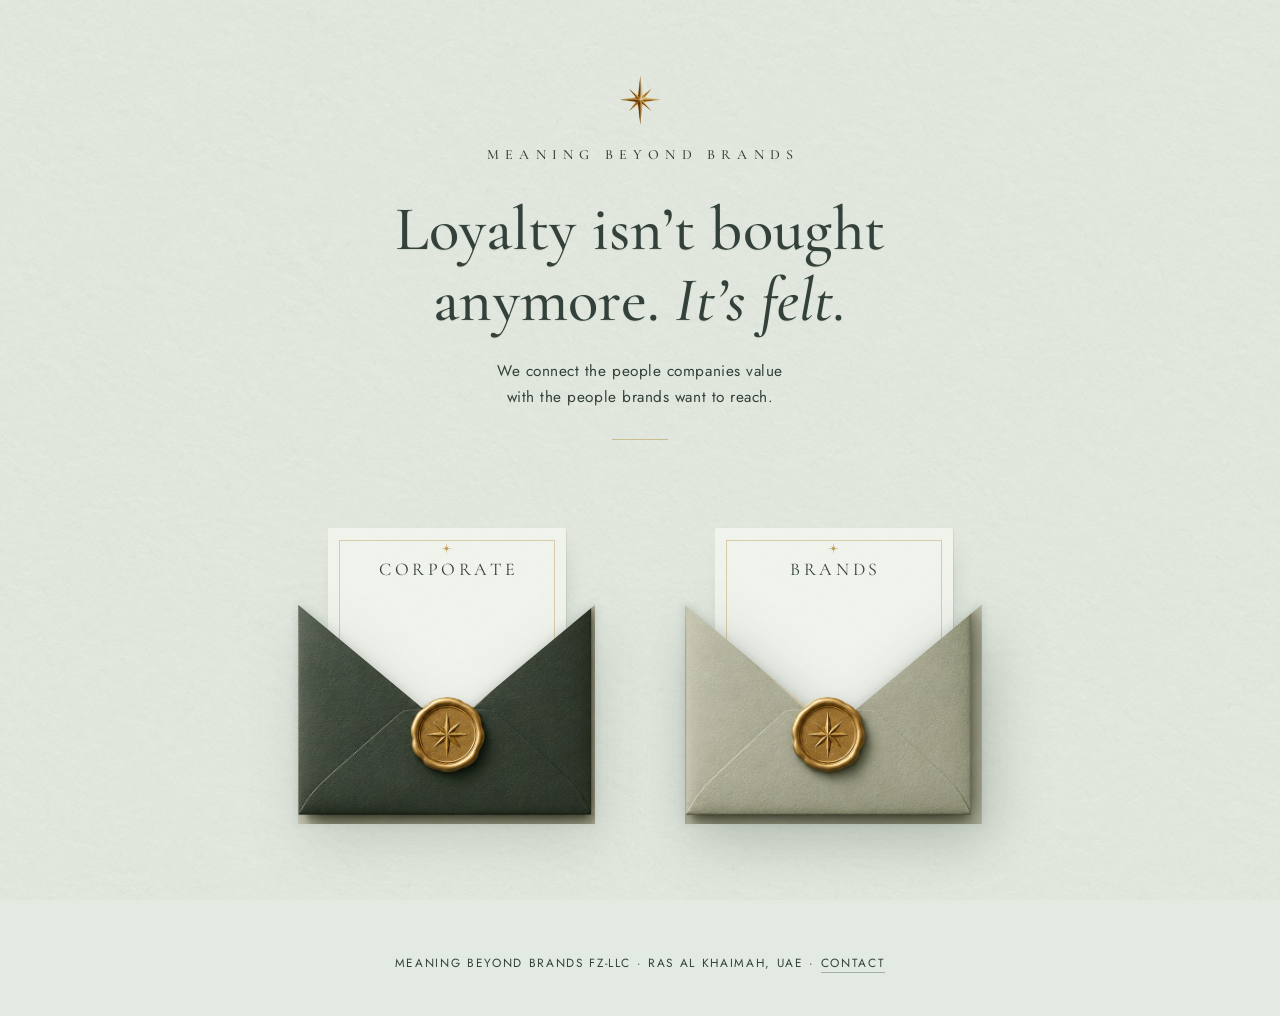
==== index.html @ 807302b8 "Initial commit: MBB V2 static site Three pages sharing one stylesheet and one script, with the palet" ====
<!DOCTYPE html>
<html lang="en">
<head>
  <meta charset="utf-8" />
  <meta name="viewport" content="width=device-width, initial-scale=1" />
  <title>Meaning Beyond Brands</title>
  <meta name="description" content="Loyalty isn’t bought anymore. It’s felt. We connect the people companies value with the people brands want to reach." />

  <link rel="preconnect" href="https://fonts.googleapis.com" />
  <link rel="preconnect" href="https://fonts.gstatic.com" crossorigin />
  <!-- Cormorant Garamond weights extended to 500 (+ matching italics) for the
       hero: the correction brief asks for 400/500 weights that the original
       300/400/600 list did not contain. Same CDN, same families. -->
  <link href="https://fonts.googleapis.com/css2?family=Cormorant+Garamond:ital,wght@0,300;0,400;0,500;0,600;1,300;1,400;1,500&family=Jost:wght@300;400;500;600&display=swap" rel="stylesheet" />

  <link rel="stylesheet" href="style.css" />
</head>
<!-- theme-landing carries Landing's texture settings now that style.css drives
     the paper grain from theme variables shared with corporate/brands. -->
<body class="theme-landing">

  <main class="page">

    <header class="hero">
      <!-- TODO: swap placeholder art once final transparent-background assets land.
           mbb-star-logo.png still has a white studio background; it is cropped to the
           star and composited with mix-blend-mode: multiply. See .hero__star in style.css. -->
      <span class="hero__star" aria-hidden="true">
        <img src="Assets/Brand/mbb-star-logo-web.png" alt="" />
      </span>

      <p class="hero__wordmark">Meaning Beyond Brands</p>

      <h1 class="hero__headline">
        Loyalty isn’t bought anymore. <em>It’s felt.</em>
      </h1>

      <p class="hero__lede">
        We connect the people companies value with the people brands want to reach.
      </p>

      <span class="hero__rule" aria-hidden="true"></span>
    </header>

    <nav class="gateway" aria-label="Choose your side">

      <a class="invitation invitation--corporate" href="corporate.html">
        <span class="invitation__stage">

          <span class="invitation__card">
            <span class="invitation__copy">
              <svg class="invitation__ornament" viewBox="0 0 24 24" aria-hidden="true" focusable="false">
                <polygon points="12,1 12.69,10.34 16.38,7.62 13.66,11.31 23,12 13.66,12.69 16.38,16.38 12.69,13.66 12,23 11.31,13.66 7.62,16.38 10.34,12.69 1,12 10.34,11.31 7.62,7.62 11.31,10.34" />
              </svg>
              <span class="invitation__title">Corporate</span>
              <span class="invitation__reveal">Discover rewards designed to be remembered.</span>
            </span>
          </span>

          <span class="invitation__envelope" aria-hidden="true">
            <span class="invitation__envelope-art">
              <img src="Assets/envelope-pair-corporate-brands.jpg" alt="" />
            </span>
          </span>

          <!-- The wax seal straddles the envelope's opening, so it is drawn as
               its own top layer rather than being sliced by the envelope's
               silhouette. Position measured from the source art — see --seal-*
               in style.css. -->
          <span class="invitation__seal" aria-hidden="true">
            <img src="Assets/envelope-pair-corporate-brands.jpg" alt="" />
          </span>

        </span>
      </a>

      <a class="invitation invitation--brands" href="brands.html">
        <span class="invitation__stage">

          <span class="invitation__card">
            <span class="invitation__copy">
              <svg class="invitation__ornament" viewBox="0 0 24 24" aria-hidden="true" focusable="false">
                <polygon points="12,1 12.69,10.34 16.38,7.62 13.66,11.31 23,12 13.66,12.69 16.38,16.38 12.69,13.66 12,23 11.31,13.66 7.62,16.38 10.34,12.69 1,12 10.34,11.31 7.62,7.62 11.31,10.34" />
              </svg>
              <span class="invitation__title">Brands</span>
              <span class="invitation__reveal">Discover a more meaningful way to reach the right people.</span>
            </span>
          </span>

          <span class="invitation__envelope" aria-hidden="true">
            <span class="invitation__envelope-art">
              <img src="Assets/envelope-pair-corporate-brands.jpg" alt="" />
            </span>
          </span>

          <!-- The wax seal straddles the envelope's opening, so it is drawn as
               its own top layer rather than being sliced by the envelope's
               silhouette. Position measured from the source art — see --seal-*
               in style.css. -->
          <span class="invitation__seal" aria-hidden="true">
            <img src="Assets/envelope-pair-corporate-brands.jpg" alt="" />
          </span>

        </span>
      </a>

    </nav>

  </main>

  <footer class="footer">
    <!-- "Ras Al Khaimah" corrected from "Dubai" per MBB-V2-SHARED-ARCHITECTURE
         section 8, which resolves this for Landing as well as the theme pages.
         Legal links omitted until Privacy/Terms pages actually exist, per the
         2026-08-07 decision in COPY-NEEDED.md: no "#" placeholders. -->
    <p>
      Meaning Beyond Brands FZ-LLC
      <span aria-hidden="true">·</span> Ras Al Khaimah, UAE
      <span aria-hidden="true">·</span> <a href="mailto:hello@meaningbeyondbrands.com">Contact</a>
    </p>
  </footer>

  <script src="script.js"></script>
</body>
</html>
---- style.css ----
/* ==========================================================================
   Meaning Beyond Brands — shared stylesheet
   Serves three pages: index.html (Landing / invitation gateway),
   corporate.html and brands.html (the seven-section theme pages).
   Self-contained: every asset referenced here lives inside ./Assets/

   Layout of this file:
     1. Palette + Landing (unchanged from the original build)
     2. Theme system — .theme-landing / .theme-corporate / .theme-brands
     3. Shared components for the theme pages
     4. Motion + reduced-motion fallbacks
   ========================================================================== */

:root {
  /* Approved palette */
  --dark-olive: #33413A;
  --body-green: #63705F;
  --muted-gold: #B8934A;
  --dark-gold:  #9C7A3C;
  --bg-sage:    #E2EAE2;
  --card-sage:  #D3DED0;
  --ivory:      #F4F7F2;

  /* Lighting. One source, soft, upper-left: every cast shadow on the page
     offsets to the lower-right. The only exception is the contact shadow the
     envelope mouth casts back onto the card, which is occlusion, not light. */
  --shadow-tint: 51, 65, 58;

  /* Motion — slow, "expensive", never springy */
  --ease-invitation: cubic-bezier(0.22, 1, 0.36, 1);
  --dur-rise: 900ms;
  --dur-fade: 620ms;

  /* Master scale for the invitation objects. Both invitations are driven from
     this single value, so they can never drift apart in size. */
  --env-w: min(26vw, 33vh, 320px);
}

/* --------------------------------------------------------------------------
   Reset / page
   -------------------------------------------------------------------------- */

*,
*::before,
*::after { box-sizing: border-box; }

html {
  -webkit-text-size-adjust: 100%;
  background-color: var(--bg-sage);
}

/* The theme pages own their page colour. :has() only paints the overscroll
   gutter behind <body>; where it is unsupported the body background below
   still covers everything that is actually on screen. */
html:has(.theme-corporate) { background-color: #33413A; }
html:has(.theme-brands)    { background-color: #F4F7F2; }

body {
  margin: 0;
  color: var(--body-green);
  font-family: "Jost", system-ui, sans-serif;
  font-weight: 300;
  -webkit-font-smoothing: antialiased;
}

/* The page reads as a quiet field first and a texture second. The paper grain
   sits on its own layer at low opacity so it recedes behind the type instead
   of competing with it. All three pages share this one rule; only the opacity
   and blend mode change per theme, which is what lets the same sage texture
   sit correctly on ivory and on dark olive.
   TODO: swap placeholder art once final transparent-background assets land —
   the finer cotton-paper texture replaces the url() below and the opacity can
   then be raised, because a quieter grain no longer needs to be held back. */
body::before {
  content: "";
  position: fixed;
  inset: 0;
  z-index: -1;
  background-image: url("Assets/bg-paper-texture-sage.jpg");
  background-size: cover;
  background-position: center;
  opacity: var(--texture-opacity, 0.22);
  mix-blend-mode: var(--texture-blend, normal);
  pointer-events: none;
}

img { display: block; }

a { color: inherit; }

/* --------------------------------------------------------------------------
   Page shell — hero + gateway share the first viewport on desktop
   -------------------------------------------------------------------------- */

.page {
  min-height: 100vh;
  min-height: 100svh;
  display: flex;
  flex-direction: column;
  align-items: center;
  justify-content: center;
  gap: clamp(1.75rem, 4.5vh, 3.5rem);
  padding: clamp(2rem, 5vh, 4rem) clamp(1.25rem, 5vw, 4rem);
}

/* --------------------------------------------------------------------------
   Hero
   -------------------------------------------------------------------------- */

.hero {
  display: flex;
  flex-direction: column;
  align-items: center;
  text-align: center;
  max-width: 54rem;
}

/* The star mark is cropped out of the 1254 × 1254 source (star occupies
   x 217–1028, y 103–1105) and multiplied over the page so the white studio
   background disappears against the sage. */
.hero__star {
  position: relative;
  display: block;
  overflow: hidden;
  height: clamp(38px, 5.4vh, 60px);
  aspect-ratio: 811 / 1002;
  mix-blend-mode: multiply;
}

/* TODO: swap placeholder art once final transparent-background assets land.
   With a true cut-out star this whole block collapses to:
   .hero__star img { position: static; width: 100%; height: 100%; }
   and mix-blend-mode above can be removed. */
.hero__star img {
  position: absolute;
  width: 154.62%;
  height: 125.15%;
  left: -26.76%;
  top: -10.28%;
  max-width: none;
}

.hero__wordmark {
  margin: clamp(1rem, 2.4vh, 1.6rem) 0 0;
  font-family: "Cormorant Garamond", Georgia, serif;
  font-weight: 500;
  font-size: min(clamp(0.82rem, 1.1vw, 1.02rem), 2.2vh);
  letter-spacing: 0.44em;
  text-indent: 0.44em; /* cancels the trailing letter-space so the caps optically centre */
  text-transform: uppercase;
  color: var(--dark-olive);
}

/* The strongest text moment on the page. Weight 500 rather than 300 so the
   high-contrast stems hold up over the paper field; the hairline text-shadow
   is there to seat it on the stock, not to glow. */
.hero__headline {
  margin: clamp(1.4rem, 3.4vh, 2.4rem) 0 0;
  font-family: "Cormorant Garamond", Georgia, serif;
  font-weight: 500;
  /* The vh ceiling keeps the headline from growing the hero past the point
     where the invitations fall out of the first viewport on short screens. */
  font-size: min(clamp(2.15rem, 4.9vw, 3.95rem), 8.4vh);
  line-height: 1.14;
  letter-spacing: 0.004em;
  text-wrap: balance;
  color: var(--dark-olive);
  text-shadow: 0 1px 1px rgba(51, 65, 58, 0.10);
}

.hero__headline em {
  font-style: italic;
  font-weight: 500;
}

.hero__lede {
  margin: clamp(1rem, 2.4vh, 1.5rem) 0 0;
  max-width: 34em;
  font-size: min(clamp(0.92rem, 1.2vw, 1.08rem), 2.6vh);
  font-weight: 400;
  line-height: 1.7;
  letter-spacing: 0.035em;
  text-wrap: balance;
  color: var(--dark-olive);
}

/* Gold used only as a hairline detail */
.hero__rule {
  display: block;
  width: 56px;
  height: 1px;
  margin-top: clamp(1.4rem, 3.2vh, 2.4rem);
  background-color: var(--muted-gold);
  opacity: 0.5;
}

/* --------------------------------------------------------------------------
   Invitation gateway
   -------------------------------------------------------------------------- */

.gateway {
  display: flex;
  align-items: flex-end;      /* envelope bottoms share one baseline */
  justify-content: center;
  gap: clamp(2.5rem, 7vw, 7rem);
}

.invitation {
  /* ---- Geometry. Everything derives from --env-w so the two objects are
          guaranteed identical in scale. ---------------------------------- */
  --env-ratio: 0.7385;                                   /* envelope h ÷ w   */
  --env-h: calc(var(--env-w) * var(--env-ratio));
  --card-w: calc(var(--env-w) * 0.80);
  --card-h: calc(var(--env-w) * 0.72);                   /* the visible card */

  /* The card element is drawn taller than the card it represents. The surplus
     stays permanently inside the envelope, which is what keeps the card's
     bottom edge from appearing in the notch of the envelope front when it
     rises. Nothing below --card-h is ever on screen. */
  --card-tuck: calc(var(--env-w) * 0.22);
  --card-box-h: calc(var(--card-h) + var(--card-tuck));

  /* How much card shows above the envelope at rest, and how much further it
     rises on hover/focus (brief: 20–25% of the card's own height). */
  --card-rest: calc(var(--card-h) * 0.36);
  --card-lift: calc(var(--card-h) * 0.22);

  --card-bottom: calc(var(--env-h) + var(--card-rest) - var(--card-box-h));
  --stage-h: calc(var(--env-h) + var(--card-rest) + var(--card-lift));

  display: block;
  text-decoration: none;
  -webkit-tap-highlight-color: transparent;
}

.invitation__stage {
  position: relative;
  display: block;
  width: var(--env-w);
  height: var(--stage-h);
}

/* ---- Card layer (behind the envelope, the only thing that moves) -------- */

.invitation__card {
  position: absolute;
  left: 50%;
  bottom: var(--card-bottom);
  z-index: 1;
  width: var(--card-w);
  height: var(--card-box-h);
  margin-left: calc(var(--card-w) / -2);
  border-radius: 2px;
  background-color: var(--ivory);
  box-shadow:
    1px 1px 0 rgba(var(--shadow-tint), 0.09),
    4px 11px 22px -12px rgba(var(--shadow-tint), 0.32);
  font-size: max(11px, calc(var(--card-w) * 0.052));
  transform: translateY(0);
  transition:
    transform var(--dur-rise) var(--ease-invitation),
    box-shadow var(--dur-rise) var(--ease-invitation);
  will-change: transform;
}

/* TODO: swap placeholder art once final transparent-background assets land.
   The production card is blank artwork (paper texture + edge + optional fine
   gold rule). Until it exists the substrate is composed here in CSS so that the
   title and reveal copy can already be real HTML text. When the blank card PNG
   arrives, this becomes:
     .invitation__card { background-image: url("Assets/card-blank.png");
                         background-size: 100% 100%; }
   and the ::before / ::after rules below can be deleted.
   Note: Assets/card-corporate-closed.png and Assets/card-brands-closed.png are
   NOT used — their baked-in "Corporate"/"Brands" type would sit underneath the
   real HTML text. See the handover note. */
.invitation__card::before {
  content: "";
  position: absolute;
  inset: 0;
  border-radius: inherit;
  background-image: url("Assets/bg-paper-texture-sage.jpg");
  background-size: 190% auto;
  background-position: center;
  mix-blend-mode: multiply;
  opacity: 0.12;
}

/* Fine gold rule, inset — the one piece of gold on the card.
   Framed against --card-h (the visible card), not the tucked-in box. */
.invitation__card::after {
  content: "";
  position: absolute;
  top: calc(var(--card-h) * 0.055);
  bottom: 0;
  left: 4.5%;
  right: 4.5%;
  border: 1px solid rgba(184, 147, 74, 0.42);
  border-bottom: 0; /* the rule runs on down behind the envelope, never closes */
}

.invitation__copy {
  position: relative;
  z-index: 1;
  display: block;
  padding: 1.1em 1.4em 0;
  text-align: center;
}

.invitation__ornament {
  display: block;
  width: 1.05em;
  height: 1.05em;
  margin: 0 auto 0.45em;
  fill: var(--muted-gold);
}

.invitation__title {
  display: block;
  font-family: "Cormorant Garamond", Georgia, serif;
  font-weight: 400;
  font-size: 1.45em;
  line-height: 1.1;
  letter-spacing: 0.2em;
  text-indent: 0.2em; /* cancels the trailing letter-space so the caps optically centre */
  text-transform: uppercase;
  color: var(--dark-olive);
}

.invitation__reveal {
  display: block;
  margin-top: 0.85em;
  font-family: "Jost", system-ui, sans-serif;
  font-weight: 400;
  font-size: 0.92em;
  line-height: 1.5;
  letter-spacing: 0.03em;
  text-wrap: balance;
  color: var(--body-green);
  opacity: 0;
  transition: opacity var(--dur-fade) var(--ease-invitation);
}

/* ---- Envelope layer (foreground, never moves) --------------------------- */

.invitation__envelope {
  position: absolute;
  left: 0;
  bottom: 0;
  z-index: 2;
  width: 100%;
  height: var(--env-h);
  /* drop-shadow lives on the unclipped wrapper so the silhouette casts it.
     First: the soft bed that sits the whole object on the page, offset to the
     lower-right. Second: the tight contact shadow the envelope mouth throws
     back onto the card behind it, which is what stops the card reading as a
     rectangle pasted on top. */
  filter:
    drop-shadow(7px 16px 28px rgba(var(--shadow-tint), 0.15))
    drop-shadow(0 -2px 4px rgba(var(--shadow-tint), 0.16));
}

.invitation__envelope-art {
  position: absolute;
  inset: 0;
  overflow: hidden;
  clip-path: var(--env-clip);
}

.invitation__envelope img {
  position: absolute;
  width: var(--env-img-w);
  height: var(--env-img-h);
  left: var(--env-img-x);
  top: var(--env-img-y);
  max-width: none;
}

/* TODO: swap placeholder art once final transparent-background assets land.
   Both envelope fronts are currently cropped out of the reference pair shot and
   clipped to the front-panel silhouette, which is why the crop/clip variables
   exist. With the real standalone transparent PNGs, point the two <img src="">
   attributes in index.html at the new files and each block below reduces to:
     --env-img-w: 100%; --env-img-h: 100%; --env-img-x: 0; --env-img-y: 0;
     --env-clip: none;
   plus --env-ratio above set to the new artwork's height ÷ width.
   Nothing else changes. */
.invitation--corporate {
  /* crop box in source px: x 107–757, y 400–880 of a 1536 × 1024 image */
  --env-img-w: 236.31%;
  --env-img-h: 213.33%;
  --env-img-x: -16.46%;
  --env-img-y: -83.33%;
  --env-clip: polygon(0 0, 50% 56.25%, 100% 0, 100% 100%, 0 100%);
  /* seal measured at centre (433, 680), Ø 158px in the source */
  --seal-cx: 0.5015;
  --seal-cy: 0.5833;
  --seal-d: calc(var(--env-w) * 0.2431);
  --seal-img-x: -224.05%;
}

.invitation--brands {
  /* crop box in source px: x 779–1429, y 400–880 — identical box size, so the
     two envelopes render at exactly the same geometry */
  --env-img-w: 236.31%;
  --env-img-h: 213.33%;
  --env-img-x: -119.85%;
  --env-img-y: -83.33%;
  --env-clip: polygon(0 0, 50% 56.25%, 100% 0, 100% 100%, 0 100%);
  /* seal measured at centre (1091.5, 680), Ø 158px in the source */
  --seal-cx: 0.4808;
  --seal-cy: 0.5833;
  --seal-d: calc(var(--env-w) * 0.2431);
  --seal-img-x: -640.82%;
  /* The light envelope reads lighter than the dark one at identical pixel
     size, so it carries a fractionally deeper shadow to even out the weight. */
}

.invitation--brands .invitation__envelope {
  filter:
    drop-shadow(7px 16px 30px rgba(var(--shadow-tint), 0.24))
    drop-shadow(0 -2px 4px rgba(var(--shadow-tint), 0.16));
}

/* ---- Wax seal -----------------------------------------------------------
   In the artwork the seal sits across the envelope's opening, so the front
   panel's silhouette cuts straight through it. It is therefore lifted out as
   its own layer above the envelope: a circular window onto the same source
   image, positioned and sized from the seal's measured bounding box, carrying
   the soft contact shadow that seats it on the paper.
   TODO: swap placeholder art once final transparent-background assets land —
   if the new envelope PNG contains a properly resolved, uncropped seal, delete
   this element and its markup entirely. */
.invitation__seal {
  position: absolute;
  z-index: 3;
  width: var(--seal-d);
  height: var(--seal-d);
  left: calc(var(--env-w) * var(--seal-cx) - var(--seal-d) / 2);
  top: calc(
    var(--stage-h) - var(--env-h)
    + var(--env-h) * var(--seal-cy)
    - var(--seal-d) / 2
  );
  border-radius: 50%;
  overflow: hidden;
  box-shadow: 3px 6px 12px rgba(var(--shadow-tint), 0.26);
  pointer-events: none;
}

.invitation__seal img {
  position: absolute;
  width: 972.15%;
  height: 648.10%;
  left: var(--seal-img-x);
  top: -380.38%;
  max-width: none;
}

/* --------------------------------------------------------------------------
   Interaction states — hover, focus, press all share one raised treatment
   -------------------------------------------------------------------------- */

@media (hover: hover) {
  .invitation:hover .invitation__card {
    transform: translateY(calc(var(--card-lift) * -1));
    box-shadow:
      1px 1px 0 rgba(var(--shadow-tint), 0.11),
      7px 21px 32px -16px rgba(var(--shadow-tint), 0.40);
  }

  .invitation:hover .invitation__reveal { opacity: 1; }
}

.invitation:focus-visible .invitation__card,
.invitation:active .invitation__card {
  transform: translateY(calc(var(--card-lift) * -1));
  box-shadow:
    1px 1px 0 rgba(var(--shadow-tint), 0.11),
    7px 21px 32px -16px rgba(var(--shadow-tint), 0.40);
}

.invitation:focus-visible .invitation__reveal,
.invitation:active .invitation__reveal { opacity: 1; }

/* Visible focus ring, deliberately distinct from hover */
.invitation:focus { outline: none; }

.invitation:focus-visible .invitation__stage {
  outline: 1px solid var(--dark-gold);
  outline-offset: 14px;
}

/* --------------------------------------------------------------------------
   Reduced motion — no rise, no tilt. The card simply rests in its raised
   position so the reveal copy is legible without any animation.
   -------------------------------------------------------------------------- */

@media (prefers-reduced-motion: reduce) {
  .invitation {
    --card-rest: calc(var(--card-h) * 0.58);
    --card-lift: 0px;
  }

  .invitation__card,
  .invitation__reveal { transition: none; }

  .invitation__reveal { opacity: 1; }
}

/* --------------------------------------------------------------------------
   Footer — quiet, below the fold
   -------------------------------------------------------------------------- */

.footer {
  padding: clamp(2rem, 6vh, 3.5rem) 1.5rem clamp(2rem, 5vh, 3rem);
  text-align: center;
}

/* Quiet by size and tracking, not by washing the colour out — at 0.75 opacity
   over the paper field this fell to 2.73:1, well under AA for text this small. */
.footer p {
  margin: 0;
  font-size: 0.74rem;
  font-weight: 400;
  letter-spacing: 0.14em;
  text-transform: uppercase;
  color: var(--dark-olive);
}

.footer a {
  color: inherit;
  text-decoration: none;
  border-bottom: 1px solid rgba(51, 65, 58, 0.35);
  padding-bottom: 1px;
  transition: border-color 240ms ease;
}

.footer a:hover,
.footer a:focus-visible { border-bottom-color: var(--dark-gold); }

/* --------------------------------------------------------------------------
   Narrow screens — the two invitations stack; the page is allowed to scroll
   -------------------------------------------------------------------------- */

@media (max-width: 760px) {
  :root { --env-w: min(68vw, 300px); }

  .page {
    justify-content: flex-start;
    padding-top: clamp(2.5rem, 8vh, 4rem);
  }

  .gateway {
    flex-direction: column;
    align-items: center;
    gap: clamp(2rem, 6vh, 3rem);
  }
}

/* ==========================================================================
   2. THEME SYSTEM
   Every shared component below reads only these variables, never a raw hex,
   so Corporate and Brands are the same components with the palette inverted.
   ========================================================================== */

.theme-landing {
  --texture-opacity: 0.22;
  --texture-blend: normal;
}

.theme-corporate {
  --surface:        #33413A;          /* primary page background — dark olive */
  --surface-alt:    #2B372F;          /* deeper olive — secondary sections    */
  --surface-card:   #F4F7F2;          /* ivory cards                          */
  --card-ink:       #33413A;
  --card-ink-soft:  #63705F;
  --ink:            #F4F7F2;          /* main text — ivory                    */
  --ink-soft:       #C3D0C0;
  --rule:           rgba(244, 247, 242, 0.20);
  /* Two golds, because one cannot do both jobs. --accent is the decorative
     hairline/outline gold; --accent-text is the one small label copy is set
     in, tuned to clear 4.5:1 on both this theme's surfaces. */
  --accent:         #C2A05C;
  --accent-text:    #C4A462;
  /* ---- Hero photography ------------------------------------------------
     TODO: swap for a different or higher-resolution set if one arrives. These
     four lines are the whole swap: nothing in the markup names an image.
     This is real, approved photography with the blank text panel composed into
     the art, so the full file is used as the hero background rather than being
     cropped. --hero-panel is sampled from that blank area so the solid text
     panel matches the plate exactly.
     The .jpg files are optimised exports of the supplied
     Assets/Hero/hero-corporate-candidate-*.png masters, identical dimensions,
     roughly 94% smaller. The PNG masters are kept untouched as the source. */
  --hero-photo:          url("Assets/Hero/hero-corporate-split.jpg");
  --hero-photo-portrait: url("Assets/Hero/hero-corporate-portrait.jpg");
  --hero-panel:          #19180B;

  /* The other side of the exchange, for the header switch link hover state */
  --inverse-surface: #F4F7F2;
  --inverse-ink:     #33413A;

  --glint-rgb: 244, 247, 242;
  --texture-opacity: 0.10;
  --texture-blend: overlay;
}

.theme-brands {
  --surface:        #F4F7F2;          /* primary page background — ivory      */
  --surface-alt:    #D3DED0;          /* sage — secondary sections            */
  --surface-card:   #33413A;          /* olive cards                          */
  --card-ink:       #F4F7F2;
  --card-ink-soft:  #C3D0C0;
  --ink:            #33413A;
  /* Darker than the base #63705F: on the sage secondary surface that value
     measured 3.77:1, under AA for body copy. */
  --ink-soft:       #586354;
  --rule:           rgba(51, 65, 58, 0.18);
  /* #9C7A3C reads as gold but only reaches 2.87:1 on sage, so it stays on
     hairlines and outlines while label copy uses the darker --accent-text. */
  --accent:         #9C7A3C;
  --accent-text:    #765C2D;
  /* TODO: swap for a different or higher-resolution set if one arrives.
     Same technique as Corporate above; exports of
     Assets/Hero/hero-brands-candidate-split.png and -v2.png. */
  --hero-photo:          url("Assets/Hero/hero-brands-split.jpg");
  --hero-photo-portrait: url("Assets/Hero/hero-brands-portrait.jpg");
  --hero-panel:          #F3EDE6;

  --inverse-surface: #33413A;
  --inverse-ink:     #F4F7F2;

  --glint-rgb: 51, 65, 58;
  --texture-opacity: 0.18;
  --texture-blend: multiply;
}

.theme-corporate,
.theme-brands {
  background-color: var(--surface);
  color: var(--ink);
}

/* ==========================================================================
   3. SHARED COMPONENTS (Corporate + Brands)
   ========================================================================== */

/* Both resets are wrapped in :where() so they carry zero specificity and any
   component class beats them. Written as plain `.theme-corporate h3` these are
   class+type selectors, which outrank a single class: that silently zeroed
   `.section__lede`'s top margin and, before that, painted the card titles
   ivory on an ivory card. Headings also take `inherit` rather than --ink, so a
   heading picks up the colour of whatever surface it sits on. */
:where(.theme-corporate, .theme-brands) :is(h1, h2, h3) {
  font-family: "Cormorant Garamond", Georgia, serif;
  font-weight: 400;
  margin: 0;
  color: inherit;
}

:where(.theme-corporate, .theme-brands) p { margin: 0; }

.skip-link {
  position: absolute;
  left: -9999px;
  top: 0;
  z-index: 100;
  padding: 0.75rem 1.25rem;
  background-color: var(--inverse-surface);
  color: var(--inverse-ink);
  font-size: 0.85rem;
  letter-spacing: 0.08em;
}

.skip-link:focus { left: 0; }

/* ---- Persistent header -------------------------------------------------- */

.site-header {
  /* Fixed rather than sticky so the hero can start at the top of the page
     without anything having to know the header's height — that height depends
     on the switch link's line box, which is taller than the star mark and does
     not survive being hand-calculated. */
  position: fixed;
  top: 0;
  left: 0;
  right: 0;
  z-index: 40;
  display: flex;
  align-items: center;
  justify-content: space-between;
  gap: 1.5rem;
  padding: clamp(0.9rem, 2vh, 1.4rem) clamp(1.25rem, 4vw, 3.5rem);
  /* Transparent over the cinematic hero, then it takes on the page colour as
     soon as content scrolls under it — see .is-stuck, set from script.js. */
  background-color: transparent;
  border-bottom: 1px solid transparent;
  transition: background-color 320ms ease, border-color 320ms ease;
}

.site-header.is-stuck {
  background-color: var(--surface);
  border-bottom-color: var(--rule);
}

.site-header__brand {
  display: flex;
  align-items: center;
  gap: 0.7rem;
  text-decoration: none;
  color: inherit;
}

.site-header__brand:focus-visible {
  outline: 2px solid var(--accent);
  outline-offset: 6px;
}

/* Same crop and blend trick as Landing — the source star still carries its
   white studio background.
   TODO: swap placeholder art once final transparent-background assets land. */
.site-header__star {
  position: relative;
  display: block;
  overflow: hidden;
  height: 26px;
  aspect-ratio: 811 / 1002;
  flex: none;
}

.site-header__star img,
.page-hero__star img {
  position: absolute;
  width: 154.62%;
  height: 125.15%;
  left: -26.76%;
  top: -10.28%;
  max-width: none;
}

/* On dark olive a multiplied white box would stay white, so the star is
   screened instead; on ivory it multiplies exactly as it does on Landing. */
.theme-corporate .site-header__star,
.theme-corporate .page-hero__star { mix-blend-mode: screen; }
.theme-brands    .site-header__star,
.theme-brands    .page-hero__star { mix-blend-mode: multiply; }

.site-header__wordmark {
  font-family: "Cormorant Garamond", Georgia, serif;
  font-weight: 500;
  font-size: clamp(0.7rem, 0.9vw, 0.82rem);
  letter-spacing: 0.3em;
  text-indent: 0.3em;
  text-transform: uppercase;
  white-space: nowrap;
}

/* The switch link previews the other theme literally: on hover and on keyboard
   focus it repaints itself in the inverse palette. */
/* Plain text and an arrow at rest, matching the hero mockups. The bordered
   chip only appears on hover/focus, where it doubles as the inverse-palette
   preview the architecture asks for. */
.site-header__switch {
  display: inline-block;
  padding: 0.5rem 0.85rem;
  border: 1px solid transparent;
  color: var(--ink);
  font-size: clamp(0.72rem, 0.9vw, 0.84rem);
  font-weight: 400;
  letter-spacing: 0.14em;
  text-transform: uppercase;
  text-decoration: none;
  white-space: nowrap;
  transition: background-color 260ms ease, color 260ms ease, border-color 260ms ease;
}

/* Height comes from the 26:8 viewBox. Fixing both dimensions made the drawn
   path wider than its own box, which then painted outside the header. */
.site-header__arrow {
  display: inline-block;
  width: 1.9em;
  height: auto;
  margin-left: 0.7em;
  vertical-align: middle;
}

.site-header__switch:hover,
.site-header__switch:focus-visible {
  background-color: var(--inverse-surface);
  border-color: var(--inverse-surface);
  color: var(--inverse-ink);
}

.site-header__switch:focus-visible {
  outline: 2px solid var(--accent);
  outline-offset: 3px;
}

/* ---- Section shell ------------------------------------------------------
   Only the hero is full-height. Everything else sizes to its own content —
   the single biggest correction against the reference drafts. */

.section {
  padding: clamp(3.5rem, 9vh, 7rem) clamp(1.25rem, 4vw, 3.5rem);
}

.section--alt { background-color: var(--surface-alt); }

.section__inner {
  max-width: 68rem;
  margin: 0 auto;
}

.section__eyebrow {
  display: block;
  margin-bottom: 1.1rem;
  color: var(--accent-text);
  font-size: 0.7rem;
  font-weight: 500;
  letter-spacing: 0.3em;
  text-indent: 0.3em;
  text-transform: uppercase;
}

.section__title {
  font-size: clamp(1.7rem, 3.4vw, 2.9rem);
  line-height: 1.18;
  max-width: 22ch;
  text-wrap: balance;
}

.section__lede {
  margin-top: clamp(1.4rem, 3vh, 2.1rem);
  max-width: 56ch;
  color: var(--ink-soft);
  font-size: clamp(0.95rem, 1.2vw, 1.08rem);
  font-weight: 400;
  line-height: 1.75;
}

/* The Shift and About both run to multiple paragraphs. */
.section__lede + .section__lede { margin-top: 1.1em; }

/* ---- 01 Hero ------------------------------------------------------------ */

/* The photograph is the background of the whole hero, not just the right half.
   The art has its own blank panel built into its left side, so scaling the
   full 1672px file across the full hero width puts far more pixels through the
   visible photo area than cropping out the right half ever could. The solid
   text panel then sits on top of the blank part. */
.page-hero {
  position: relative;
  display: grid;
  grid-template-columns: 43% 1fr;
  /* minmax(0, 1fr) rather than 1fr: otherwise the photo's intrinsic aspect
     ratio sets a min-content height on the row and pushes the strapline off
     the first viewport. */
  grid-template-rows: minmax(0, 1fr) auto;
  min-height: 100vh;
  min-height: 100svh;
}

.page-hero__panel {
  grid-column: 1;
  grid-row: 1;
  z-index: 1;
  position: relative;
  display: flex;
  align-items: center;
  padding: clamp(6rem, 14vh, 9rem) clamp(1.75rem, 3.5vw, 3rem)
           clamp(2rem, 6vh, 3.5rem) clamp(1.25rem, 4vw, 3.5rem);
}

/* The panel colour is --hero-panel, sampled from the artwork, NOT --surface.
   The blank area built into the photography is a warmer, darker olive than the
   page surface on Corporate and a warmer ivory on Brands, so painting the
   panel in --surface would put a hard vertical seam down the hero. The right
   edge is masked so whatever residual mismatch remains dissolves rather than
   drawing a line. Masking a pseudo-element rather than .page-hero__panel keeps
   the text itself fully opaque. */
.page-hero__panel::before {
  content: "";
  position: absolute;
  inset: 0;
  background-color: var(--hero-panel);
  -webkit-mask-image: linear-gradient(to right, #000 72%, transparent 100%);
  mask-image: linear-gradient(to right, #000 72%, transparent 100%);
}

/* Spans both columns: the photograph is the background of the entire hero. */
.page-hero__photo {
  grid-column: 1 / -1;
  grid-row: 1;
  position: relative;
  overflow: hidden;
}

/* The photograph is painted here rather than by an <img> so that the file path
   lives in exactly one place per theme (--hero-photo above). Absolutely
   positioned so it contributes no intrinsic size to the grid row: the row
   height is decided by the viewport, not by the photo.
   The description is not lost by dropping <img>: .page-hero__photo carries
   role="img" and an aria-label in the markup. */
.page-hero__photo-layer {
  position: absolute;
  top: 0;
  left: 0;
  width: 100%;
  height: 100%;
  background-image: var(--hero-photo);
  background-size: cover;
  background-position: center;
  transition: transform 1600ms cubic-bezier(0.22, 1, 0.36, 1);
  will-change: transform;
}

.is-loaded .page-hero__photo-layer { transform: scale(1); }

.page-hero__closing {
  grid-column: 1 / -1;
  grid-row: 2;
  z-index: 1;
  padding: clamp(1rem, 2.4vh, 1.5rem) clamp(1.25rem, 4vw, 3.5rem);
  border-top: 1px solid var(--rule);
  /* --hero-panel, not --surface: the strapline is the foot of the hero plate,
     so it carries the plate's colour and the change to the page surface
     happens at the section boundary below instead of mid-hero. */
  background-color: var(--hero-panel);
  color: var(--ink-soft);
  font-size: clamp(0.74rem, 0.95vw, 0.86rem);
  font-weight: 400;
  letter-spacing: 0.16em;
  text-transform: uppercase;
}

.page-hero__rule {
  display: block;
  width: 92px;
  height: 1px;
  margin: clamp(1.5rem, 3.5vh, 2.4rem) 0 clamp(1.4rem, 3vh, 2rem);
  background-color: var(--accent);
}

/* One gold pass across the header star on entry. It runs once, no loop. The
   mockups place the star in the header only, so it is not repeated here. */
.site-header__star::after {
  content: "";
  position: absolute;
  inset: 0;
  background-color: var(--accent);
  opacity: 0;
  pointer-events: none;
}

.is-loaded .site-header__star::after {
  animation: mbb-star-pass 1500ms cubic-bezier(0.22, 1, 0.36, 1) 600ms 1 both;
}

@keyframes mbb-star-pass {
  0%   { opacity: 0;    clip-path: inset(0 100% 0 0); }
  45%  { opacity: 0.55; clip-path: inset(0 0 0 0); }
  100% { opacity: 0;    clip-path: inset(0 0 0 100%); }
}

/* The headline reveals through a clipping mask, one line at a time. */
/* Sits above .page-hero__panel::before, which carries the masked panel colour. */
.page-hero__panel-inner {
  position: relative;
  width: 100%;
}

.page-hero__headline {
  font-size: clamp(2rem, 3.7vw, 3.5rem);
  line-height: 1.12;
  text-wrap: balance;
}

/* The mask is the point of the reveal, but a tight overflow box beheads every
   descender — the g in "enough", the y in "anymore". The padding gives them
   room and the negative margin gives the space straight back, so the line
   rhythm is unchanged. */
.page-hero__headline .line {
  display: block;
  overflow: hidden;
  padding-bottom: 0.14em;
  margin-bottom: -0.14em;
}

.page-hero__headline .line > span {
  display: block;
  transition: transform 1100ms cubic-bezier(0.22, 1, 0.36, 1);
}

/* Pre-entry state, applied only once script.js has confirmed it is running. */
.js-motion .page-hero__photo-layer { transform: scale(1.025); }
.js-motion .page-hero__headline .line > span { transform: translateY(105%); }
.js-motion .page-hero__support { opacity: 0; }

.is-loaded .page-hero__headline .line > span { transform: translateY(0); }
.is-loaded .page-hero__headline .line:nth-child(2) > span { transition-delay: 110ms; }
.is-loaded .page-hero__headline .line:nth-child(3) > span { transition-delay: 220ms; }

.page-hero__support {
  max-width: 34ch;
  color: var(--ink-soft);
  font-size: clamp(0.92rem, 1.15vw, 1.05rem);
  font-weight: 400;
  line-height: 1.7;
  transition: opacity 900ms ease 480ms;
}

.is-loaded .page-hero__support { opacity: 1; }

/* ---- 03 How It Works ---------------------------------------------------- */

.steps {
  display: grid;
  grid-template-columns: repeat(4, 1fr);
  gap: clamp(1.5rem, 3vw, 2.75rem);
  margin: clamp(2rem, 5vh, 3.5rem) 0 0;
  padding: 0;
  /* It stays an <ol> for semantics, but the visible numbering is the styled
     counter below — without this the browser marker doubles it up. */
  list-style: none;
  counter-reset: step;
}

.step { counter-increment: step; }

.step::before {
  content: counter(step, decimal-leading-zero);
  display: block;
  margin-bottom: 0.9rem;
  padding-bottom: 0.9rem;
  border-bottom: 1px solid var(--rule);
  color: var(--accent-text);
  font-size: 0.72rem;
  font-weight: 500;
  letter-spacing: 0.24em;
}

.step__title {
  font-size: clamp(1.05rem, 1.5vw, 1.3rem);
  line-height: 1.3;
}

.step__body {
  margin-top: 0.6rem;
  color: var(--ink-soft);
  font-size: 0.92rem;
  font-weight: 400;
  line-height: 1.65;
}

/* ---- 05 Why MBB --------------------------------------------------------- */

/* Five cards, so the column count is explicit rather than auto-fit: auto-fit
   lands on four across at this container width and orphans the fifth. Three
   across gives a 3 + 2 arrangement that reads as a considered set. */
.reasons {
  display: grid;
  grid-template-columns: 1fr;
  gap: clamp(1rem, 2vw, 1.5rem);
  margin-top: clamp(2rem, 5vh, 3.5rem);
}

@media (min-width: 620px) {
  .reasons { grid-template-columns: repeat(2, 1fr); }
}

@media (min-width: 900px) {
  .reasons { grid-template-columns: repeat(3, 1fr); }
}

.reason {
  padding: clamp(1.4rem, 2.5vw, 2rem);
  background-color: var(--surface-card);
  color: var(--card-ink);
  border: 1px solid var(--rule);
}

/* colour inherits from .reason, which owns the card surface */
.reason__title {
  font-size: clamp(1.02rem, 1.4vw, 1.2rem);
  line-height: 1.3;
}

.reason__body {
  margin-top: 0.65rem;
  color: var(--card-ink-soft);
  font-size: 0.9rem;
  font-weight: 400;
  line-height: 1.65;
}

/* ---- 06 About ----------------------------------------------------------- */

.founders {
  display: grid;
  grid-template-columns: repeat(2, minmax(0, 1fr));
  gap: clamp(1.5rem, 4vw, 3rem);
  margin-top: clamp(2.2rem, 5vh, 3.5rem);
  /* Wide enough that the real bios do not wrap to seven short lines. */
  max-width: 60rem;
}

.founder {
  display: flex;
  align-items: flex-start;
  gap: 1.1rem;
}

.founder__portrait {
  flex: none;
  width: clamp(56px, 7vw, 76px);
  aspect-ratio: 1;
  border-radius: 50%;
  overflow: hidden;
  background-color: var(--surface-alt);
  border: 1px solid var(--rule);
}

/* Square 500x500 sources, so cover is a no-op crop; it is here so a
   non-square replacement cannot distort. */
.founder__portrait img {
  width: 100%;
  height: 100%;
  object-fit: cover;
}

.founder__name {
  font-size: clamp(1rem, 1.3vw, 1.15rem);
  line-height: 1.3;
}

.founder__role {
  margin-top: 0.35rem;
  color: var(--accent-text);
  font-size: 0.72rem;
  font-weight: 500;
  letter-spacing: 0.16em;
  text-transform: uppercase;
}

.founder__bio {
  margin-top: 0.55rem;
  color: var(--ink-soft);
  font-size: 0.88rem;
  font-weight: 400;
  line-height: 1.6;
}

/* ---- 07 Closing --------------------------------------------------------- */

.closing { text-align: center; }

.closing .section__title {
  max-width: 20ch;
  margin: 0 auto;
  font-size: clamp(1.9rem, 4.2vw, 3.4rem);
}

.closing__contact {
  display: inline-block;
  margin-top: clamp(1.6rem, 4vh, 2.6rem);
  padding-bottom: 4px;
  border-bottom: 1px solid var(--accent);
  color: var(--ink);
  font-size: clamp(1rem, 1.6vw, 1.25rem);
  font-weight: 400;
  letter-spacing: 0.04em;
  text-decoration: none;
  transition: color 240ms ease, border-color 240ms ease;
}

.closing__contact:hover { color: var(--accent-text); }

.closing__contact:focus-visible {
  outline: 2px solid var(--accent);
  outline-offset: 6px;
}

/* ---- Footer ------------------------------------------------------------- */

.site-footer {
  padding: clamp(2.5rem, 6vh, 4rem) clamp(1.25rem, 4vw, 3.5rem);
  border-top: 1px solid var(--rule);
}

.site-footer__inner {
  max-width: 68rem;
  margin: 0 auto;
  display: flex;
  flex-wrap: wrap;
  align-items: center;
  justify-content: space-between;
  gap: 1rem;
  color: var(--ink-soft);
  font-size: 0.74rem;
  font-weight: 400;
  letter-spacing: 0.12em;
  text-transform: uppercase;
}

.site-footer a {
  color: inherit;
  text-decoration: none;
  border-bottom: 1px solid var(--rule);
  padding-bottom: 1px;
  transition: border-color 240ms ease, color 240ms ease;
}

.site-footer a:hover { color: var(--ink); border-bottom-color: var(--accent); }

.site-footer a:focus-visible {
  outline: 2px solid var(--accent);
  outline-offset: 3px;
}

.site-footer__links { display: flex; gap: 1.5rem; }

/* ---- 04 Experiences — the sticky gallery (WOW 2) -------------------------
   Plain CSS + IntersectionObserver, per the architecture guardrail. The tall
   .gallery__scroll gives the sticky stage something to travel through; three
   absolutely-positioned cues sit inside it and report which state is current.

   The whole pinned mechanic is opt-in: it only applies inside the desktop
   media query below. The default (mobile, and any reduced-motion user) is the
   plain stacked editorial sequence, which is also the documented fallback if
   the sticky version ever proves unreliable — deleting the media query alone
   leaves a complete, working section. */

.gallery__scroll { position: relative; }

.gallery__states {
  display: flex;
  flex-direction: column;
  gap: clamp(2.5rem, 6vh, 4rem);
  margin-top: clamp(2rem, 5vh, 3.5rem);
}

.gallery__state {
  display: grid;
  gap: clamp(1.25rem, 3vw, 2rem);
}

/* The three proof photos are portrait (800x1066), so the frame keeps a
   portrait ratio and the images crop only slightly. */
.gallery__figure {
  margin: 0;
  position: relative;
  aspect-ratio: 4 / 5;
  background-color: var(--surface-alt);
  border: 1px solid var(--rule);
  display: flex;
  align-items: center;
  justify-content: center;
}

.gallery__figure img {
  width: 100%;
  height: 100%;
  object-fit: cover;
}



.gallery__index {
  display: block;
  color: var(--accent-text);
  font-size: 0.7rem;
  font-weight: 500;
  letter-spacing: 0.26em;
}

.gallery__name {
  margin-top: 0.8rem;
  font-size: clamp(1.3rem, 2.4vw, 1.9rem);
  line-height: 1.2;
}

.gallery__caption {
  margin-top: 0.9rem;
  max-width: 42ch;
  color: var(--ink-soft);
  font-size: clamp(0.92rem, 1.1vw, 1rem);
  font-weight: 400;
  line-height: 1.7;
}

.gallery__cues { display: none; }

@media (min-width: 900px) and (prefers-reduced-motion: no-preference) {
  .gallery__scroll { height: 300svh; }

  .gallery__sticky {
    position: sticky;
    top: 0;
    height: 100svh;
    display: flex;
    align-items: center;
  }

  /* The states are absolutely positioned, so they contribute no intrinsic
     width — without this the flex parent shrink-to-fits to nothing. */
  .gallery__sticky > .section__inner {
    width: 100%;
    flex: 1;
  }

  .gallery__states {
    position: relative;
    display: block;
    width: 100%;
    margin-top: 0;
    /* tall enough to hold the largest state, since children are out of flow */
    min-height: min(62svh, 34rem);
  }

  .gallery__state {
    position: absolute;
    inset: 0;
    grid-template-columns: 58% 1fr;
    align-items: center;
    gap: clamp(2rem, 4vw, 3.5rem);
    opacity: 0;
    transition: opacity 700ms cubic-bezier(0.22, 1, 0.36, 1),
                transform 700ms cubic-bezier(0.22, 1, 0.36, 1);
    transform: translateY(14px);
    pointer-events: none;
  }

  .gallery__state.is-active {
    opacity: 1;
    transform: translateY(0);
    pointer-events: auto;
  }

  .gallery__figure {
    height: min(62svh, 34rem);
    aspect-ratio: auto;
  }

  .gallery__cues {
    display: block;
    position: absolute;
    inset: 0;
    pointer-events: none;
  }

  .gallery__cue { height: 33.3333%; }
}

/* ==========================================================================
   4. AMBIENT CURSOR GLINT (Corporate/Brands, desktop, pointer: fine)
   Hard rule enforced in script.js: never more than one glint alive at a time,
   and the 8-point star form is occasional rather than every spawn.
   ========================================================================== */

.glint-layer {
  position: fixed;
  inset: 0;
  z-index: 60;
  pointer-events: none;
  overflow: hidden;
}

.glint {
  position: absolute;
  width: 5px;
  height: 5px;
  margin: -2.5px 0 0 -2.5px;
  border-radius: 50%;
  background-color: rgba(var(--glint-rgb), 0.9);
  filter: blur(1.4px);
  opacity: 0;
  animation: mbb-glint 1100ms ease-out 1 both;
}

.glint--star {
  width: 13px;
  height: 13px;
  margin: -6.5px 0 0 -6.5px;
  border-radius: 0;
  background-color: transparent;
  filter: none;
}

.glint--star svg { width: 100%; height: 100%; fill: var(--accent); }

@keyframes mbb-glint {
  0%   { opacity: 0;    transform: translateY(0)     scale(0.55); }
  30%  { opacity: 0.62; transform: translateY(-1.5px) scale(1); }
  100% { opacity: 0;    transform: translateY(-4px)  scale(0.8); }
}

/* ==========================================================================
   RESPONSIVE — Corporate/Brands
   Mobile is a priority, not an afterthought: the card grids collapse to a
   tighter single column rather than one full-width card per row.
   ========================================================================== */

@media (max-width: 899px) {
  .steps { grid-template-columns: repeat(2, 1fr); }

  .founders { grid-template-columns: 1fr; }

  /* The portrait art has its blank area across the top and the photograph
     below, so the hero stays one full-height stack with the copy sitting over
     that blank top rather than the photo becoming a separate block. */
  .page-hero {
    grid-template-columns: 1fr;
    grid-template-rows: minmax(0, 1fr) auto;
  }

  .page-hero__panel {
    grid-column: 1;
    grid-row: 1;
    align-items: flex-start;
    padding-top: clamp(6rem, 16vh, 8rem);
  }

  /* Fades downward here rather than sideways, matching where the portrait
     art keeps its blank space. */
  .page-hero__panel::before {
    /* Clears by 52%, which is where the blank area in both portrait plates
       ends. Running the fade to 100% left the photograph washed out. */
    -webkit-mask-image: linear-gradient(to bottom, #000 32%, transparent 52%);
    mask-image: linear-gradient(to bottom, #000 32%, transparent 52%);
  }

  .page-hero__photo { grid-column: 1; grid-row: 1; }

  .page-hero__photo-layer { background-image: var(--hero-photo-portrait); }

  .page-hero__closing { grid-row: 2; }
}

@media (max-width: 620px) {
  .steps {
    grid-template-columns: 1fr;
    gap: 1.5rem;
  }

  /* Tighter than a stack of full-height cards: the number sits inline with the
     step title so four steps cost four short rows, not four screens. */
  .step {
    display: grid;
    grid-template-columns: auto 1fr;
    column-gap: 1rem;
    align-items: baseline;
  }

  .step::before {
    margin-bottom: 0;
    padding-bottom: 0;
    border-bottom: 0;
    grid-row: 1;
  }

  .step__title { grid-column: 2; }
  .step__body  { grid-column: 2; margin-top: 0.4rem; }

  .reasons { gap: 0; }

  /* Cards become a single bordered list rather than five separate panels —
     same content, a fraction of the scroll length. */
  .reason {
    border-bottom: 0;
    padding: 1.1rem 1.2rem;
  }

  .reason:last-child { border-bottom: 1px solid var(--rule); }

  .site-footer__inner {
    flex-direction: column;
    align-items: flex-start;
    text-align: left;
  }

  /* The wordmark stays at every breakpoint: the header is exactly the brand
     lockup and the switch link everywhere, with no hamburger and nothing
     hidden. Both therefore have to fit on one row at 320px, so the tracking
     and type sizes come down rather than either element dropping out. */
  .site-header {
    gap: 0.75rem;
    padding-left: 1rem;
    padding-right: 1rem;
  }

  .site-header__star { height: 20px; }

  .site-header__wordmark {
    font-size: 0.6rem;
    letter-spacing: 0.12em;
    text-indent: 0.12em;
  }

  .site-header__switch {
    padding: 0.4rem 0;
    font-size: 0.62rem;
    letter-spacing: 0.08em;
  }

  /* The chip needs a little breathing room again once it has a background. */
  .site-header__switch:hover,
  .site-header__switch:focus-visible { padding: 0.4rem 0.5rem; }

  .site-header__arrow { width: 1.4em; margin-left: 0.5em; }
}

/* ==========================================================================
   REDUCED MOTION — every signature moment keeps a static, legible fallback
   ========================================================================== */

@media (prefers-reduced-motion: reduce) {
  /* Hero: no settle, no mask reveal, no parallax, no gold pass. */
  .page-hero__photo-layer {
    transform: none !important;
    transition: none;
  }

  .page-hero__headline .line > span {
    transform: none;
    transition: none;
  }

  .page-hero__support {
    opacity: 1;
    transition: none;
  }

  .site-header__star::after { animation: none; }

  /* Gallery: the desktop media query already excludes reduced-motion users,
     so the stacked sequence applies. This just removes any residual easing. */
  .gallery__state { transition: none; }

  .site-header { transition: none; }

  /* The glint layer is never created at all — see script.js. */
}
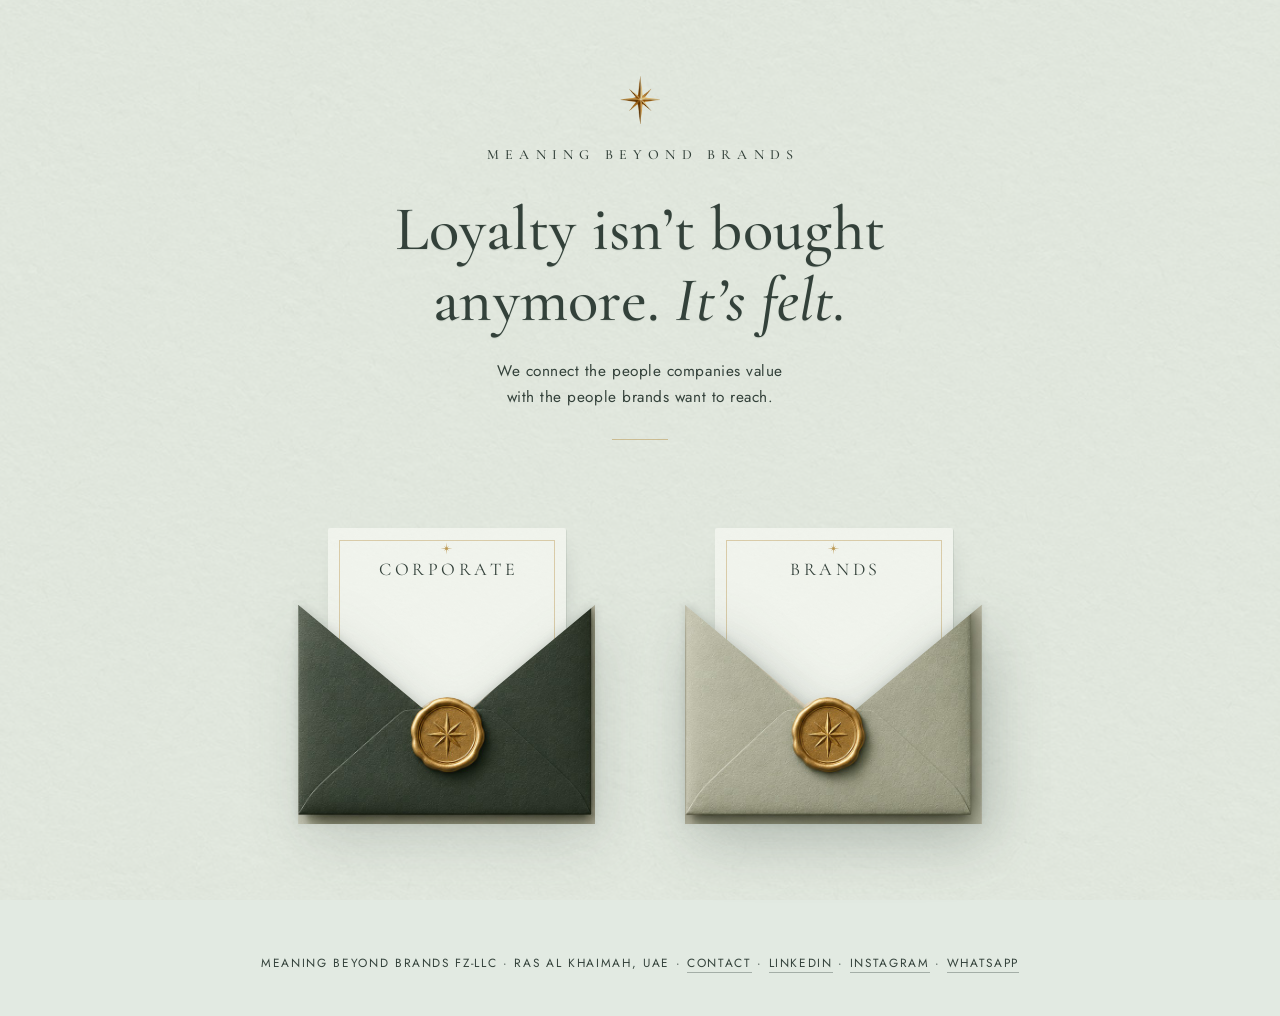
==== commit cb6d209d: "Add LinkedIn, Instagram and WhatsApp links to the footer Live on all three pages. On Corporate and B" ====
--- a/index.html
+++ b/index.html
@@ -117,6 +117,9 @@
       Meaning Beyond Brands FZ-LLC
       <span aria-hidden="true">·</span> Ras Al Khaimah, UAE
       <span aria-hidden="true">·</span> <a href="mailto:hello@meaningbeyondbrands.com">Contact</a>
+      <span aria-hidden="true">·</span> <a href="https://www.linkedin.com/company/meaning-beyond-brands/" target="_blank" rel="noopener noreferrer">LinkedIn</a>
+      <span aria-hidden="true">·</span> <a href="https://www.instagram.com/meaningbeyondbrands" target="_blank" rel="noopener noreferrer">Instagram</a>
+      <span aria-hidden="true">·</span> <a href="https://wa.me/971585903249" target="_blank" rel="noopener noreferrer">WhatsApp</a>
     </p>
   </footer>
 
--- a/style.css
+++ b/style.css
@@ -1418,21 +1418,56 @@
     grid-column: 1;
     grid-row: 1;
     align-items: flex-start;
-    padding-top: clamp(6rem, 16vh, 8rem);
-  }
-
-  /* Fades downward here rather than sideways, matching where the portrait
-     art keeps its blank space. */
-  .page-hero__panel::before {
-    /* Clears by 52%, which is where the blank area in both portrait plates
-       ends. Running the fade to 100% left the photograph washed out. */
-    -webkit-mask-image: linear-gradient(to bottom, #000 32%, transparent 52%);
-    mask-image: linear-gradient(to bottom, #000 32%, transparent 52%);
+    padding-top: clamp(5rem, 12vh, 6.5rem);
+  }
+
+  /* The panel-wide fade is replaced below by one that hugs the copy. Tuning it
+     as a percentage of the panel could never work for both themes: the copy
+     ends at ~48% of the panel, but the blank area built into the Brands plate
+     ends at 38% and Corporate's at 52%, so any single value either left the
+     Brands support line sitting on the photograph or washed out Corporate's. */
+  .page-hero__panel::before { display: none; }
+
+  /* The padding and the fade are the same length on purpose: the solid part of
+     the scrim then ends exactly where the copy ends, and the fade lives
+     entirely in the padding below it. Set one, get both. */
+  .page-hero__panel-inner {
+    --hero-scrim-fade: 76px;
+    padding-bottom: var(--hero-scrim-fade);
+  }
+
+  /* Scrim sized to the copy itself, so it adapts to however many lines the
+     headline and support run to, and to whichever plate is behind it. Bleeds
+     out to the viewport edges and up behind the fixed header, then fades over
+     the last 70px so the photograph is clean below the text. */
+  .page-hero__panel-inner::before {
+    content: "";
+    position: absolute;
+    z-index: -1;
+    /* These two must mirror .page-hero__panel's own left and right padding,
+       which are not the same value, or the scrim stops short of one edge. */
+    left: calc(-1 * clamp(1.25rem, 4vw, 3.5rem));
+    right: calc(-1 * clamp(1.75rem, 3.5vw, 3rem));
+    top: calc(-1 * clamp(5rem, 12vh, 6.5rem));
+    bottom: 0;
+    background-color: var(--hero-panel);
+    -webkit-mask-image: linear-gradient(to bottom, #000 calc(100% - var(--hero-scrim-fade)), transparent 100%);
+    mask-image: linear-gradient(to bottom, #000 calc(100% - var(--hero-scrim-fade)), transparent 100%);
   }
 
   .page-hero__photo { grid-column: 1; grid-row: 1; }
 
   .page-hero__photo-layer { background-image: var(--hero-photo-portrait); }
+}
+
+/* A landscape phone is narrow enough to take the stacked hero above, but the
+   portrait plate crops to a thin horizontal band in a short wide box and stops
+   reading as a photograph. The landscape plate suits that shape. */
+@media (max-width: 899px) and (orientation: landscape) {
+  .page-hero__photo-layer { background-image: var(--hero-photo); }
+}
+
+@media (max-width: 899px) {
 
   .page-hero__closing { grid-row: 2; }
 }
